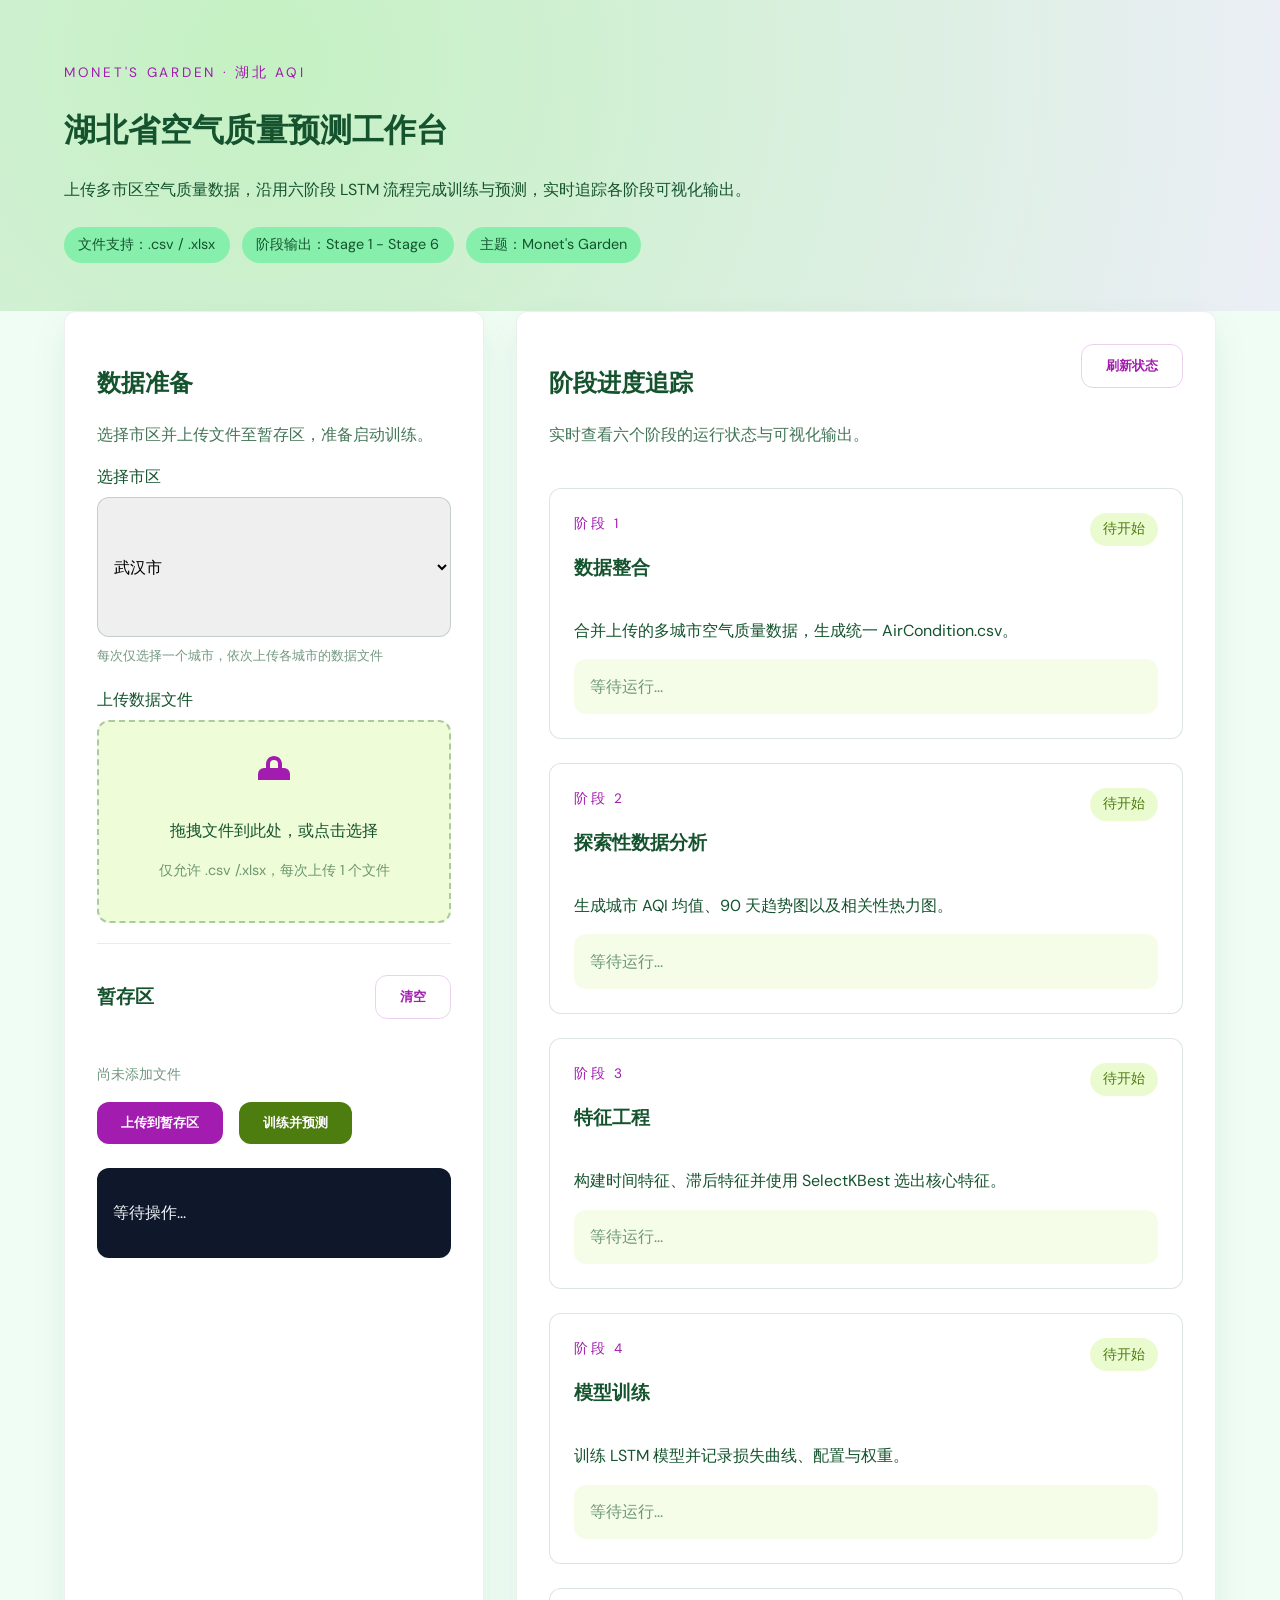
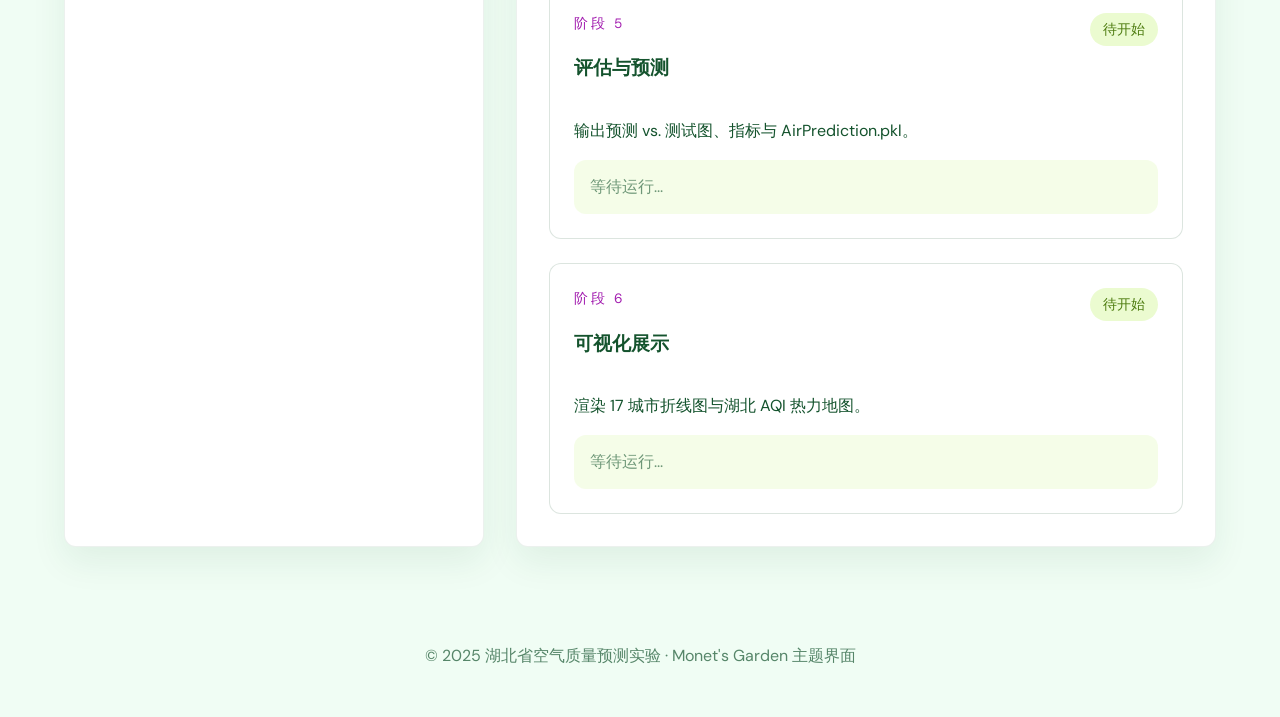
==== webui/index.html @ 481b7f25 "feat: add web UI + Flask API; ignore local model and geojson artifacts" ====
<!DOCTYPE html>
<html lang="zh-CN">

<head>
    <meta charset="UTF-8" />
    <meta name="viewport" content="width=device-width,initial-scale=1" />
    <title>湖北省空气质量预测工作台</title>
    <link rel="preconnect" href="https://fonts.googleapis.com" />
    <link rel="preconnect" href="https://fonts.gstatic.com" crossorigin />
    <link
        href="https://fonts.googleapis.com/css2?family=DM+Sans:wght@400;500;600&family=Merriweather:wght@400;600&display=swap"
        rel="stylesheet" />
    <link rel="stylesheet" href="styles.css" />
</head>

<body>
    <header class="hero">
        <div class="hero__content">
            <p class="eyebrow">Monet's Garden · 湖北 AQI</p>
            <h1>湖北省空气质量预测工作台</h1>
            <p>
                上传多市区空气质量数据，沿用六阶段 LSTM 流程完成训练与预测，实时追踪各阶段可视化输出。
            </p>
            <div class="hero__chips">
                <span>文件支持：.csv / .xlsx</span>
                <span>阶段输出：Stage 1 - Stage 6</span>
                <span>主题：Monet's Garden</span>
            </div>
        </div>
    </header>

    <main class="layout">
        <section class="panel upload-panel">
            <h2>数据准备</h2>
            <p class="panel__subtitle">选择市区并上传文件至暂存区，准备启动训练。</p>

            <label class="field">
                <span>选择市区</span>
                <select id="citySelect">
                    <!-- 选项仍然由 app.js 中 initCitySelect 动态填充 -->
                </select>
                <small>每次仅选择一个城市，依次上传各城市的数据文件</small>
            </label>

            <div class="field">
                <span>上传数据文件</span>
                <div id="dropZone" class="dropzone" role="button" tabindex="0">
                    <svg viewBox="0 0 24 24" aria-hidden="true">
                        <path
                            d="M12 5c-2.21 0-4 1.79-4 4v2H7a3 3 0 0 0-3 3v3h16v-3a3 3 0 0 0-3-3h-1V9c0-2.21-1.79-4-4-4Zm0 2a2 2 0 0 1 2 2v2H10V9a2 2 0 0 1 2-2Zm-7 8v1h14v-1a1 1 0 0 0-1-1h-2v1h-8v-1H6a1 1 0 0 0-1 1Z" />
                    </svg>
                    <p>拖拽文件到此处，或点击选择</p>
                    <p class="muted">仅允许 .csv /.xlsx，每次上传 1 个文件</p>
                    <input id="fileInput" type="file" accept=".csv,.xlsx" multiple hidden />
                </div>
            </div>

            <div class="staging" id="stagingArea">
                <div class="staging__header">
                    <h3>暂存区</h3>
                    <button id="clearStaging" class="button ghost">清空</button>
                </div>
                <ul id="stagingList" class="staging__list"></ul>
                <p class="muted" id="stagingHint">尚未添加文件</p>
            </div>

            <div class="action-group">
                <button id="uploadBtn" class="button secondary">上传到暂存区</button>
                <button id="trainBtn" class="button primary">训练并预测</button>
            </div>

            <div class="console" id="console" aria-live="polite">
                <p>等待操作...</p>
            </div>
        </section>

        <section class="panel stage-panel">
            <div class="stage-panel__header">
                <div>
                    <h2>阶段进度追踪</h2>
                    <p class="panel__subtitle">实时查看六个阶段的运行状态与可视化输出。</p>
                </div>
                <button id="refreshStages" class="button ghost">刷新状态</button>
            </div>

            <div class="stage-timeline" id="stageTimeline">
                <!-- Stage cards 1-6 (同样结构) -->
                <!-- 以 stage1 为例，其他阶段仅替换编号与描述 -->
                <article class="stage-card" data-stage="stage1">
                    <div class="stage-card__header">
                        <div>
                            <p class="stage-label">阶段 1</p>
                            <h3>数据整合</h3>
                        </div>
                        <span class="stage-status status-idle">待开始</span>
                    </div>
                    <p class="stage-description">
                        合并上传的多城市空气质量数据，生成统一 AirCondition.csv。
                    </p>
                    <div class="stage-output" id="stage1-output">
                        <p class="placeholder">等待运行...</p>
                    </div>
                </article>

                <article class="stage-card" data-stage="stage2">
                    <div class="stage-card__header">
                        <div>
                            <p class="stage-label">阶段 2</p>
                            <h3>探索性数据分析</h3>
                        </div>
                        <span class="stage-status status-idle">待开始</span>
                    </div>
                    <p class="stage-description">
                        生成城市 AQI 均值、90 天趋势图以及相关性热力图。
                    </p>
                    <div class="stage-output" id="stage2-output">
                        <p class="placeholder">等待运行...</p>
                    </div>
                </article>

                <article class="stage-card" data-stage="stage3">
                    <div class="stage-card__header">
                        <div>
                            <p class="stage-label">阶段 3</p>
                            <h3>特征工程</h3>
                        </div>
                        <span class="stage-status status-idle">待开始</span>
                    </div>
                    <p class="stage-description">
                        构建时间特征、滞后特征并使用 SelectKBest 选出核心特征。
                    </p>
                    <div class="stage-output" id="stage3-output">
                        <p class="placeholder">等待运行...</p>
                    </div>
                </article>

                <article class="stage-card" data-stage="stage4">
                    <div class="stage-card__header">
                        <div>
                            <p class="stage-label">阶段 4</p>
                            <h3>模型训练</h3>
                        </div>
                        <span class="stage-status status-idle">待开始</span>
                    </div>
                    <p class="stage-description">
                        训练 LSTM 模型并记录损失曲线、配置与权重。
                    </p>
                    <div class="stage-output" id="stage4-output">
                        <p class="placeholder">等待运行...</p>
                    </div>
                </article>

                <article class="stage-card" data-stage="stage5">
                    <div class="stage-card__header">
                        <div>
                            <p class="stage-label">阶段 5</p>
                            <h3>评估与预测</h3>
                        </div>
                        <span class="stage-status status-idle">待开始</span>
                    </div>
                    <p class="stage-description">
                        输出预测 vs. 测试图、指标与 AirPrediction.pkl。
                    </p>
                    <div class="stage-output" id="stage5-output">
                        <p class="placeholder">等待运行...</p>
                    </div>
                </article>

                <article class="stage-card" data-stage="stage6">
                    <div class="stage-card__header">
                        <div>
                            <p class="stage-label">阶段 6</p>
                            <h3>可视化展示</h3>
                        </div>
                        <span class="stage-status status-idle">待开始</span>
                    </div>
                    <p class="stage-description">
                        渲染 17 城市折线图与湖北 AQI 热力地图。
                    </p>
                    <div class="stage-output" id="stage6-output">
                        <p class="placeholder">等待运行...</p>
                    </div>
                </article>
            </div>
        </section>
    </main>

    <footer class="footer">
        <p>© 2025 湖北省空气质量预测实验 · Monet's Garden 主题界面</p>
    </footer>

    <script src="app.js"></script>
</body>

</html>
---- webui/styles.css ----
:root {
    --color-primary: #4d7c0f;
    --color-secondary: #a21caf;
    --color-accent: #bef264;
    --color-background: #f0fdf4;
    --color-surface: #ffffff;
    --color-text: #14532d;
    --color-muted: #86efac;
    --color-success: #4d7c0f;
    --color-warning: #eab308;
    --color-error: #ef4444;
    --color-info: #a21caf;
    --font-heading: "Merriweather", serif;
    --font-body: "DM Sans", sans-serif;
    --radius: 0.75rem;
    --border-width: 1px;
    --shadow: 0 15px 35px rgba(20, 83, 45, 0.08);
}

*,
*::before,
*::after {
    box-sizing: border-box;
}

body {
    margin: 0;
    background: var(--color-background);
    color: var(--color-text);
    font-family: var(--font-body);
    line-height: 1.6;
}

h1,
h2,
h3,
h4 {
    font-family: var(--font-heading);
    color: var(--color-text);
}

.hero {
    background: radial-gradient(circle at 20% 20%, #c4f1c2, #d8b4fe33),
        var(--color-background);
    padding: 3rem clamp(1.5rem, 5vw, 5rem);
}

.hero__content {
    max-width: 760px;
}

.eyebrow {
    letter-spacing: 0.2em;
    text-transform: uppercase;
    font-size: 0.85rem;
    color: var(--color-secondary);
}

.hero__chips {
    display: flex;
    flex-wrap: wrap;
    gap: 0.75rem;
    margin-top: 1.5rem;
}

.hero__chips span {
    padding: 0.4rem 0.9rem;
    border-radius: 999px;
    background: var(--color-muted);
    color: var(--color-text);
    font-size: 0.9rem;
}

.layout {
    display: grid;
    grid-template-columns: minmax(300px, 420px) minmax(0, 1fr);
    gap: 2rem;
    padding: 0 clamp(1.5rem, 5vw, 5rem) 3rem;
}

.panel {
    background: var(--color-surface);
    border-radius: var(--radius);
    padding: 2rem;
    box-shadow: var(--shadow);
    border: var(--border-width) solid rgba(20, 83, 45, 0.08);
}

.panel__subtitle {
    margin-top: 0.5rem;
    color: rgba(20, 83, 45, 0.8);
}

.field {
    display: flex;
    flex-direction: column;
    gap: 0.5rem;
    margin-bottom: 1.25rem;
}

select {
    min-height: 140px;
    border-radius: var(--radius);
    border: var(--border-width) solid rgba(20, 83, 45, 0.2);
    padding: 0.75rem;
    font-size: 1rem;
}

small {
    color: rgba(20, 83, 45, 0.6);
}

.dropzone {
    border: 2px dashed rgba(20, 83, 45, 0.3);
    border-radius: var(--radius);
    padding: 1.5rem;
    text-align: center;
    cursor: pointer;
    background: rgba(190, 242, 100, 0.25);
    transition: border-color 0.2s, transform 0.2s;
}

.dropzone:hover,
.dropzone:focus {
    border-color: var(--color-primary);
    transform: translateY(-2px);
}

.dropzone svg {
    width: 48px;
    height: 48px;
    fill: var(--color-secondary);
}

.muted {
    color: rgba(20, 83, 45, 0.6);
    font-size: 0.9rem;
}

.staging {
    border-top: 1px solid rgba(20, 83, 45, 0.1);
    padding-top: 1.25rem;
    margin-top: 1.25rem;
}

.staging__header {
    display: flex;
    justify-content: space-between;
    align-items: center;
}

.staging__list {
    list-style: none;
    padding: 0;
    margin: 1rem 0;
    display: flex;
    flex-direction: column;
    gap: 0.75rem;
}

.staging__item {
    display: flex;
    justify-content: space-between;
    padding: 0.75rem 1rem;
    border-radius: var(--radius);
    background: rgba(190, 242, 100, 0.3);
    border: 1px solid rgba(20, 83, 45, 0.1);
}

.staging__item span {
    font-weight: 500;
}

.button {
    border: none;
    border-radius: var(--radius);
    padding: 0.75rem 1.5rem;
    font-weight: 600;
    cursor: pointer;
    transition: transform 0.15s ease;
}

.button:active {
    transform: translateY(1px);
}

.button.primary {
    background: var(--color-primary);
    color: #fff;
}

.button.secondary {
    background: var(--color-secondary);
    color: #fff;
}

.button.ghost {
    background: transparent;
    color: var(--color-secondary);
    border: 1px solid rgba(162, 28, 175, 0.2);
}

.action-group {
    display: flex;
    gap: 1rem;
    flex-wrap: wrap;
    margin-top: 1rem;
}

.console {
    background: #0f172a;
    color: #f1f5f9;
    margin-top: 1.5rem;
    border-radius: var(--radius);
    padding: 1rem;
    min-height: 90px;
    font-family: "DM Sans", monospace;
}

.stage-panel__header {
    display: flex;
    justify-content: space-between;
    align-items: start;
    gap: 1rem;
}

.stage-timeline {
    display: grid;
    gap: 1.5rem;
    margin-top: 1.5rem;
}

.stage-card {
    border: 1px solid rgba(20, 83, 45, 0.15);
    border-radius: var(--radius);
    padding: 1.5rem;
    background: rgba(255, 255, 255, 0.95);
}

.stage-card__header {
    display: flex;
    justify-content: space-between;
    align-items: start;
}

.stage-label {
    font-size: 0.85rem;
    text-transform: uppercase;
    letter-spacing: 0.2em;
    color: var(--color-secondary);
    margin: 0;
}

.stage-status {
    border-radius: 999px;
    padding: 0.35rem 0.8rem;
    font-size: 0.85rem;
}

.status-idle {
    background: rgba(190, 242, 100, 0.3);
    color: var(--color-primary);
}

.status-running {
    background: rgba(162, 28, 175, 0.15);
    color: var(--color-secondary);
}

.status-success {
    background: rgba(77, 124, 15, 0.15);
    color: var(--color-success);
}

.status-error {
    background: rgba(239, 68, 68, 0.15);
    color: var(--color-error);
}

.stage-output {
    margin-top: 1rem;
    background: rgba(190, 242, 100, 0.15);
    border-radius: var(--radius);
    padding: 0.9rem 1rem;
}

.placeholder {
    margin: 0;
    color: rgba(20, 83, 45, 0.6);
}

.footer {
    text-align: center;
    padding: 2rem;
    color: rgba(20, 83, 45, 0.7);
}

@media (max-width: 960px) {
    .layout {
        grid-template-columns: 1fr;
    }
}
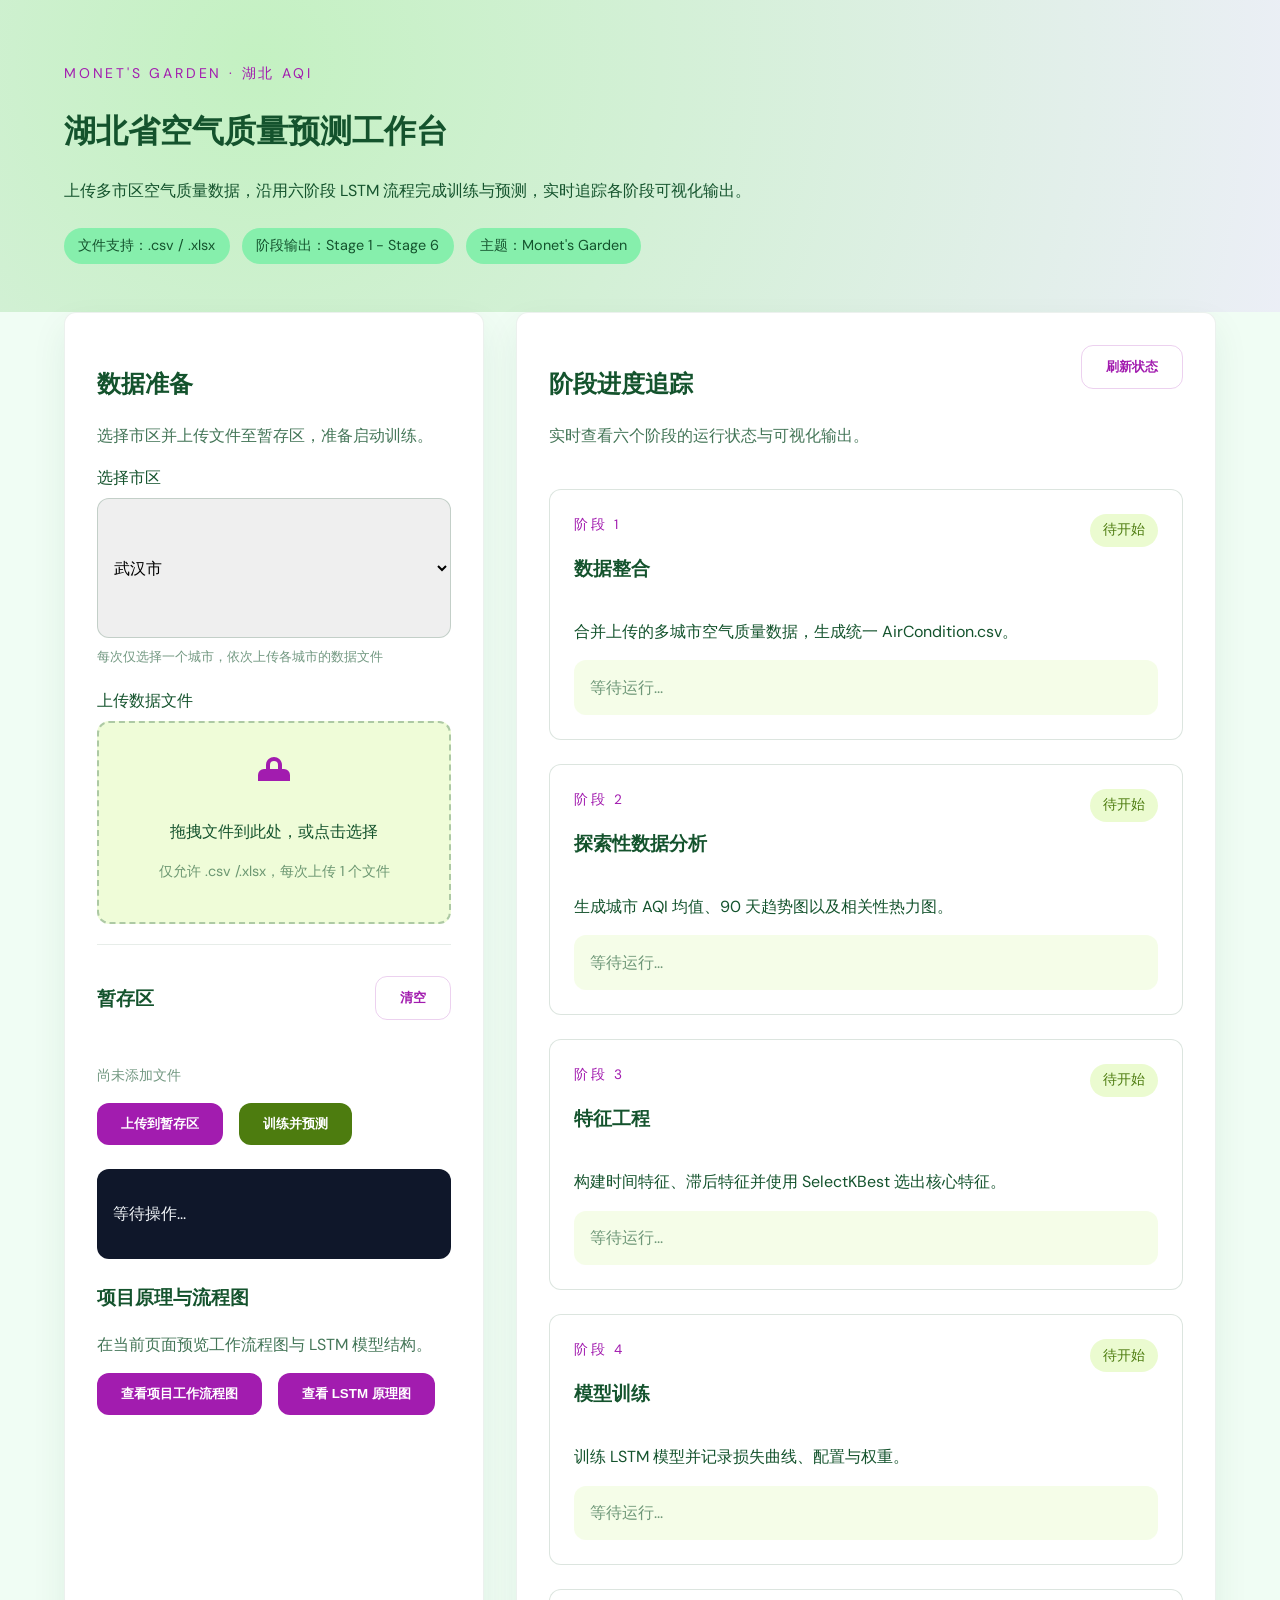
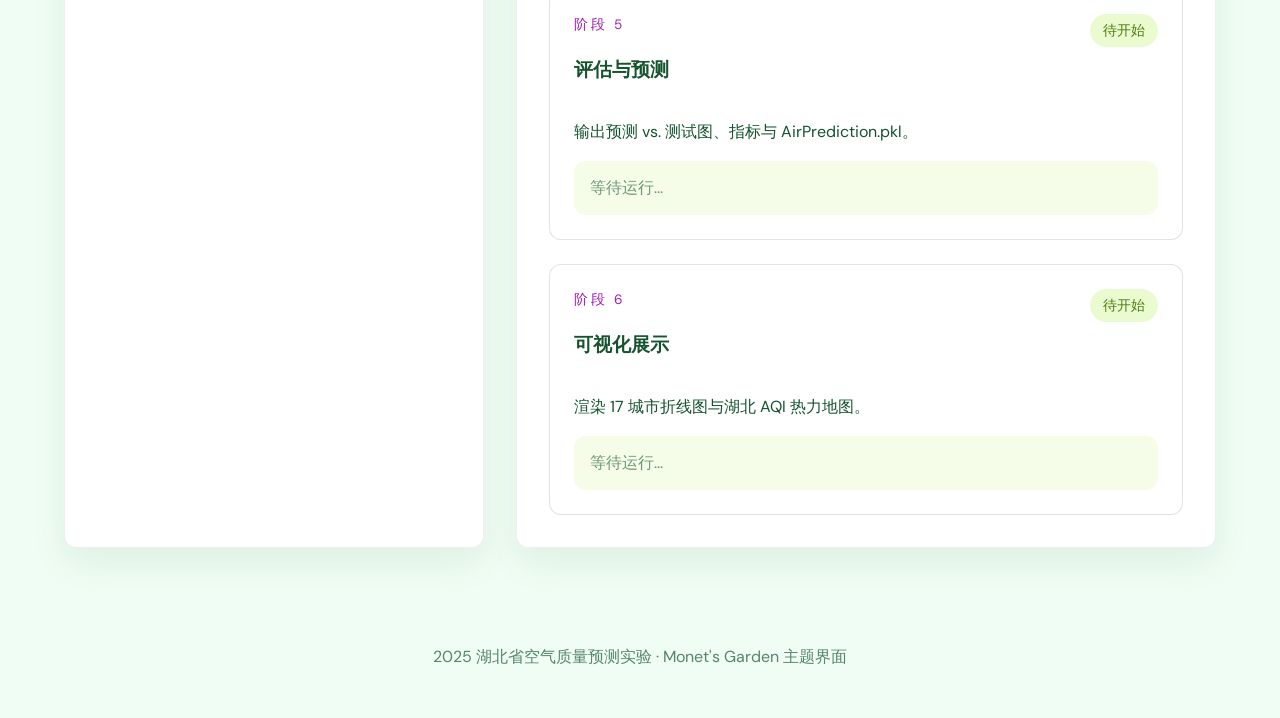
==== commit 32c20acb: "Improve workflow modal sizing and layout" ====
--- a/webui/index.html
+++ b/webui/index.html
@@ -72,6 +72,15 @@
             <div class="console" id="console" aria-live="polite">
                 <p>等待操作...</p>
             </div>
+
+            <div class="workflow-panel">
+                <h3>项目原理与流程图</h3>
+                <p class="panel__subtitle">在当前页面预览工作流程图与 LSTM 模型结构。</p>
+                <div class="action-group">
+                    <button id="btnWorkflow" class="button secondary">查看项目工作流程图</button>
+                    <button id="btnLSTM" class="button secondary">查看 LSTM 原理图</button>
+                </div>
+            </div>
         </section>
 
         <section class="panel stage-panel">
@@ -186,10 +195,19 @@
     </main>
 
     <footer class="footer">
-        <p>© 2025 湖北省空气质量预测实验 · Monet's Garden 主题界面</p>
+        <p> 2025 湖北省空气质量预测实验 · Monet's Garden 主题界面</p>
     </footer>
 
+    <div id="diagramOverlay" class="diagram-overlay">
+        <div class="diagram-overlay__backdrop" id="diagramOverlayBackdrop"></div>
+        <div class="diagram-overlay__content">
+            <button id="diagramClose" class="button ghost diagram-overlay__close">关闭</button>
+            <img id="diagramImage" alt="项目示意图" />
+        </div>
+    </div>
+
     <script src="app.js"></script>
+
 </body>
 
 </html>
--- a/webui/styles.css
+++ b/webui/styles.css
@@ -52,7 +52,7 @@
 .eyebrow {
     letter-spacing: 0.2em;
     text-transform: uppercase;
-    font-size: 0.85rem;
+    font-size: 0.875rem;
     color: var(--color-secondary);
 }
 
@@ -299,4 +299,52 @@
     .layout {
         grid-template-columns: 1fr;
     }
+}
+
+.workflow-panel {
+    margin-top: 1.5rem;
+}
+
+.diagram-overlay {
+    position: fixed;
+    inset: 0;
+    display: none;
+    z-index: 999;
+}
+
+.diagram-overlay.is-visible {
+    display: flex;
+    align-items: center;
+    justify-content: center;
+}
+
+.diagram-overlay__backdrop {
+    position: absolute;
+    inset: 0;
+    background: rgba(15, 23, 42, 0.45);
+}
+
+.diagram-overlay__content {
+    position: relative;
+    max-width: 80vw;
+    max-height: 80vh;
+    background: #0f172a;
+    border-radius: 1rem;
+    padding: 1rem 1.5rem 1.5rem;
+    box-shadow: 0 25px 50px rgba(15, 23, 42, 0.8);
+    display: flex;
+    flex-direction: column;
+    gap: 1rem;
+    overflow: auto;
+}
+
+.diagram-overlay__content img {
+    max-width: 100%;
+    max-height: 100%;
+    object-fit: contain;
+    border-radius: 0.75rem;
+}
+
+.diagram-overlay__close {
+    align-self: flex-end;
 }
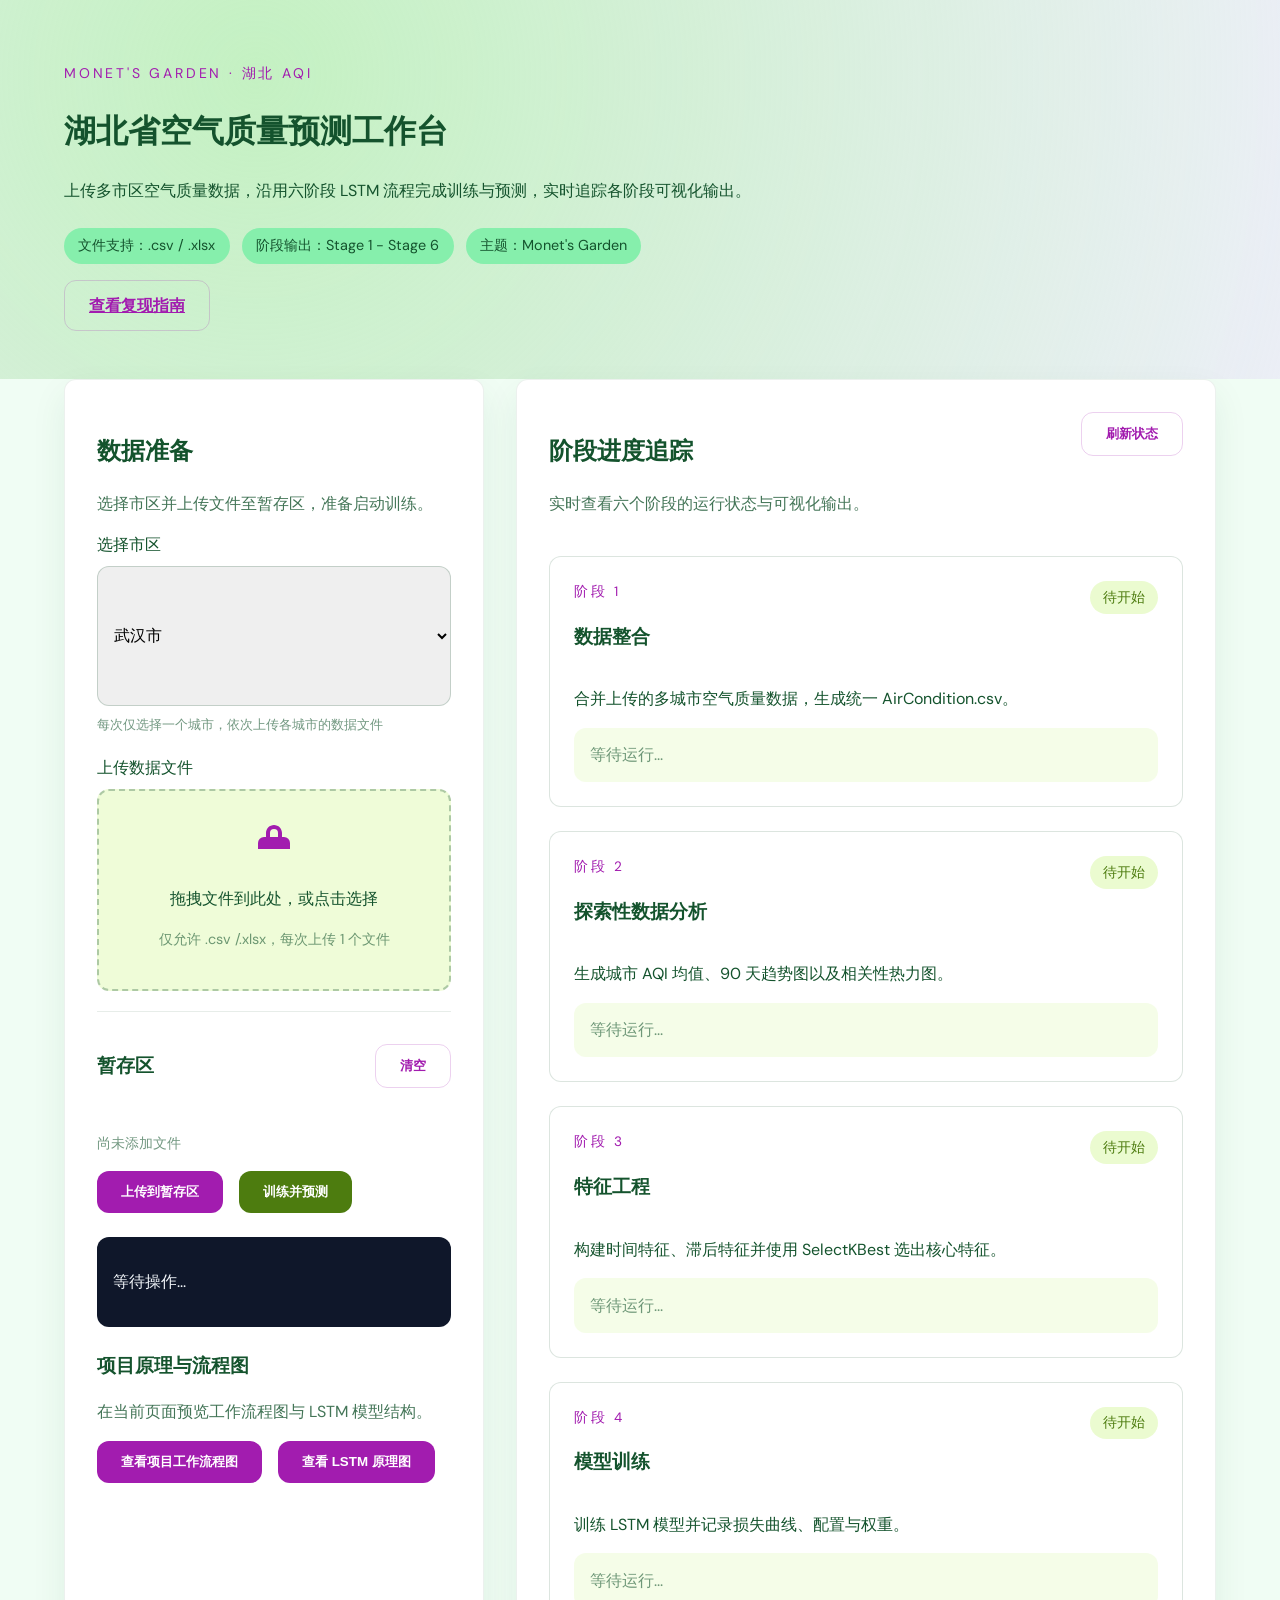
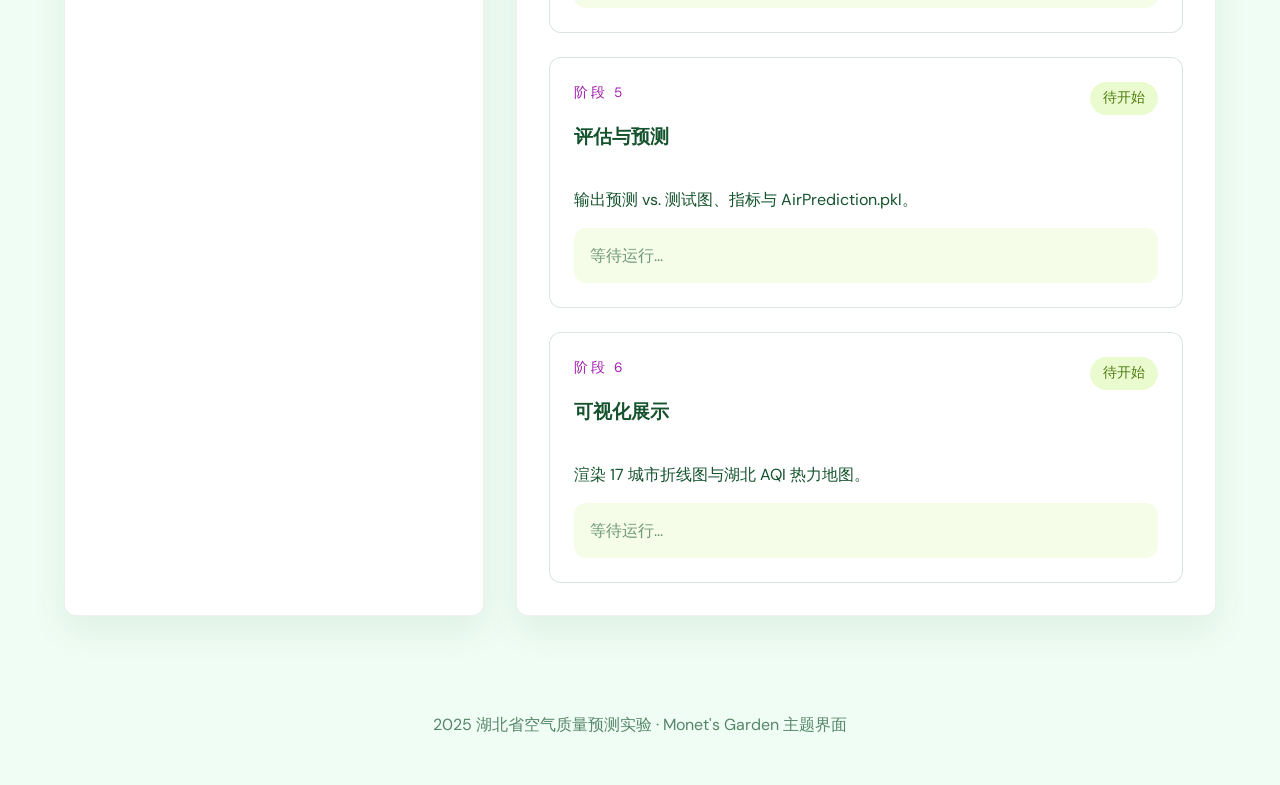
==== commit ac982f00: "Add web reproduce guide page and routes" ====
--- a/webui/index.html
+++ b/webui/index.html
@@ -26,6 +26,9 @@
                 <span>阶段输出：Stage 1 - Stage 6</span>
                 <span>主题：Monet's Garden</span>
             </div>
+            <div class="action-group" style="margin-top: 1rem;">
+                <a href="/reproduce" class="button ghost">查看复现指南</a>
+            </div>
         </div>
     </header>
 
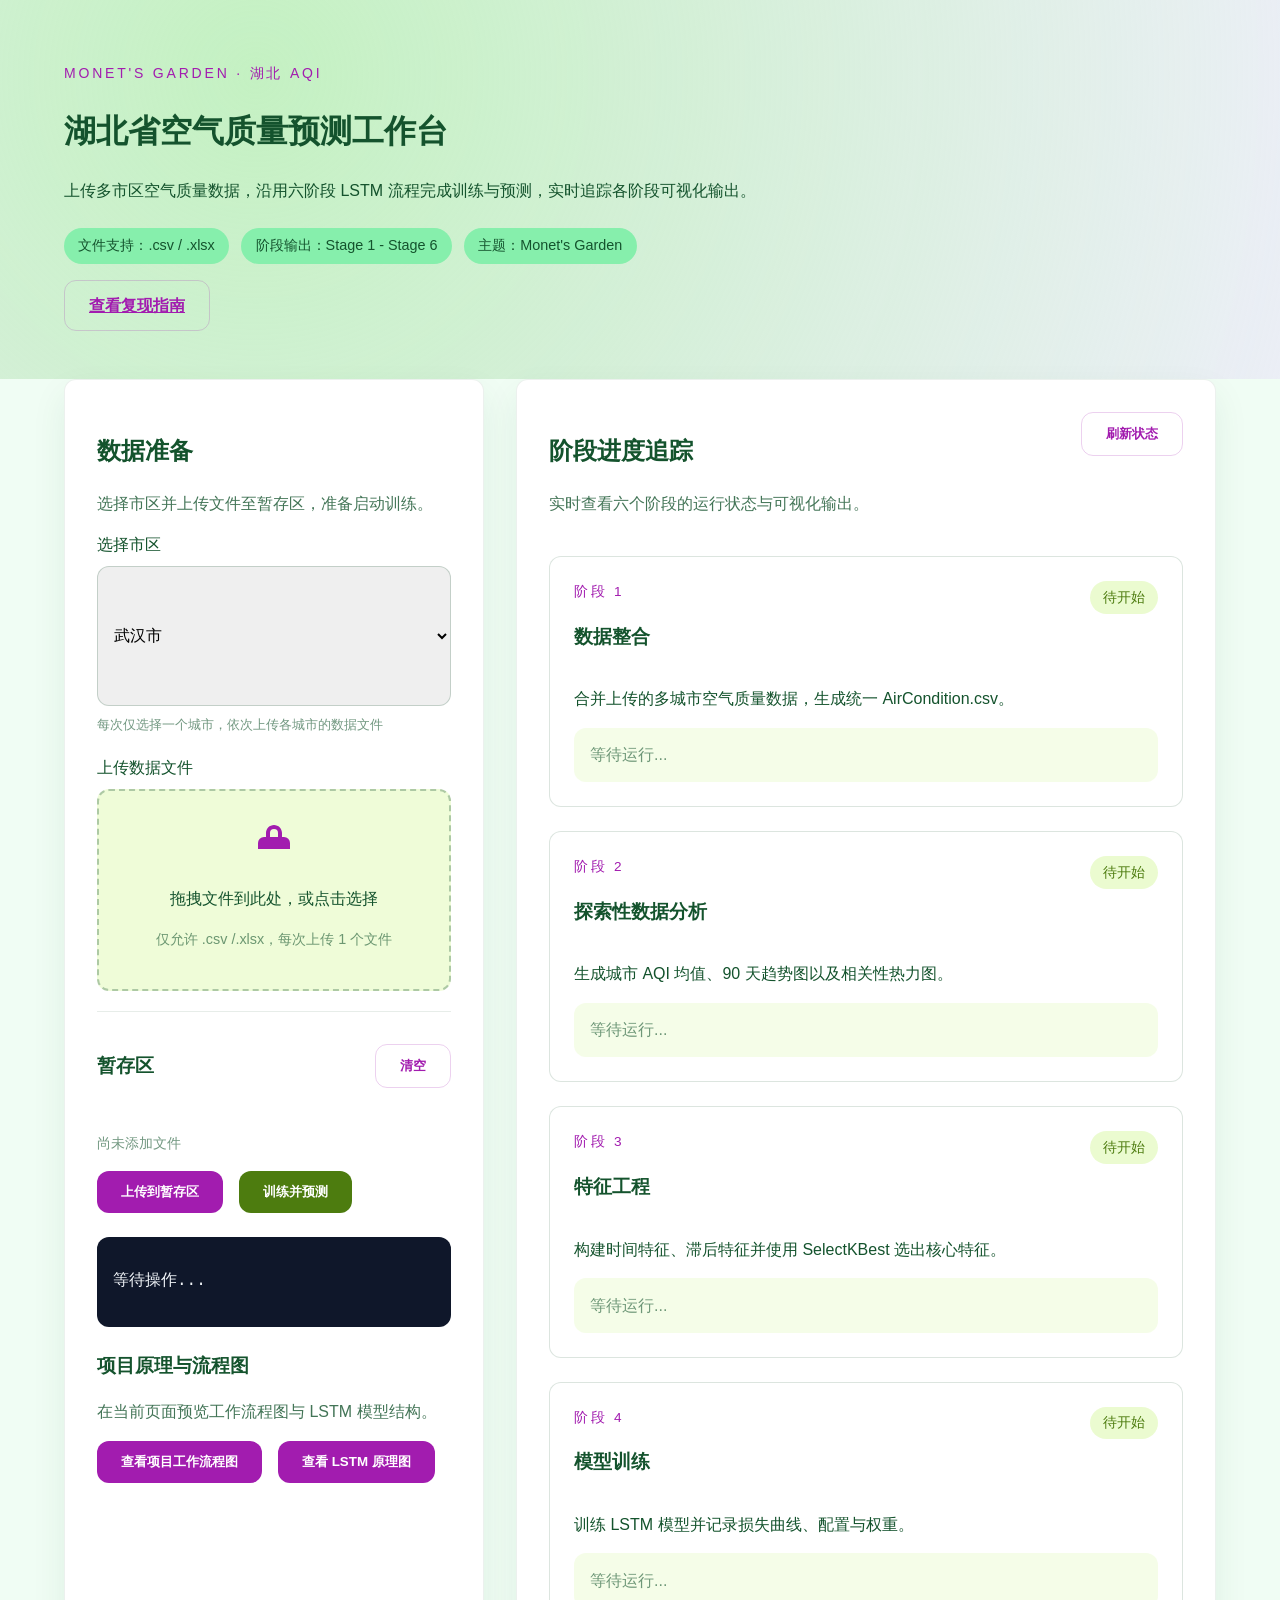
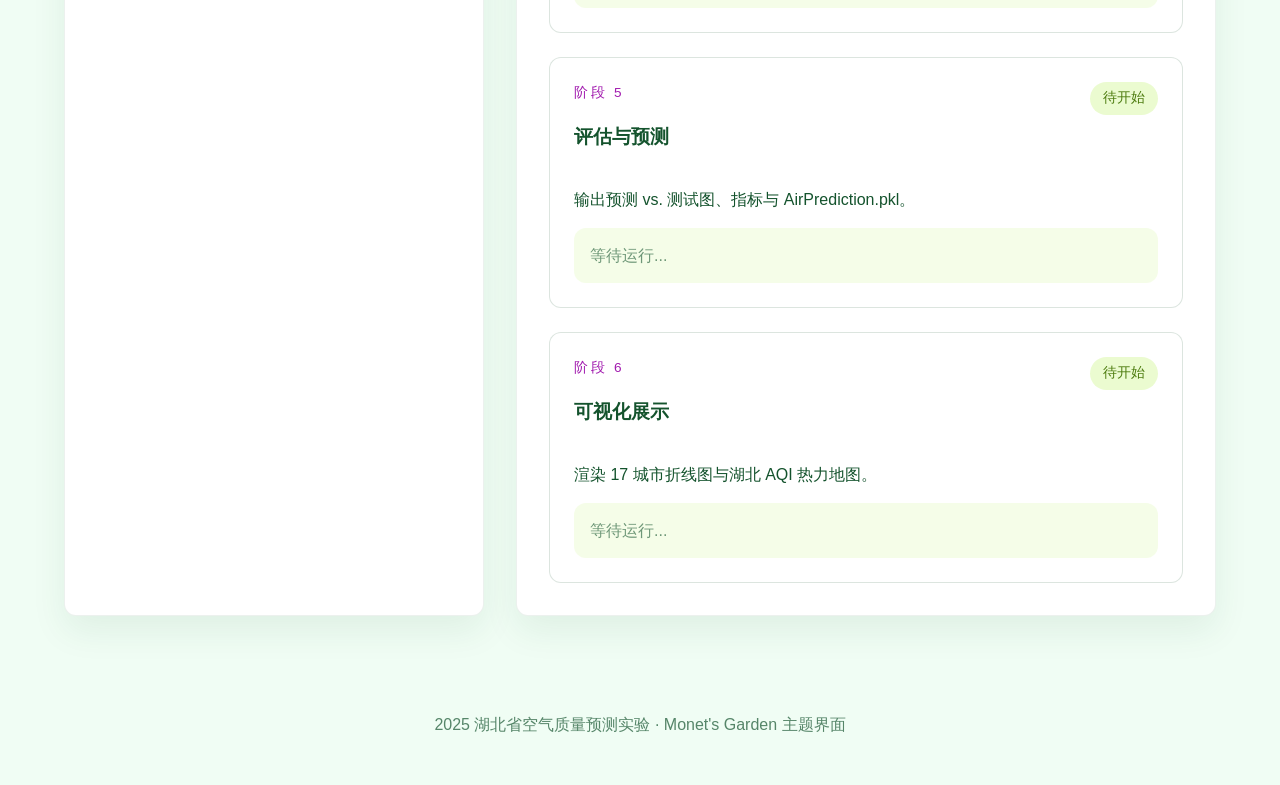
==== commit 9ed96130: "Fix Chinese display and document loading issues - Disable Google Fonts to resolve loading issues in " ====
--- a/webui/index.html
+++ b/webui/index.html
@@ -5,11 +5,12 @@
     <meta charset="UTF-8" />
     <meta name="viewport" content="width=device-width,initial-scale=1" />
     <title>湖北省空气质量预测工作台</title>
-    <link rel="preconnect" href="https://fonts.googleapis.com" />
-    <link rel="preconnect" href="https://fonts.gstatic.com" crossorigin />
-    <link
+    <!-- Google Fonts 在国内可能无法访问，已注释掉 -->
+    <!-- <link rel="preconnect" href="https://fonts.googleapis.com" /> -->
+    <!-- <link rel="preconnect" href="https://fonts.gstatic.com" crossorigin /> -->
+    <!-- <link
         href="https://fonts.googleapis.com/css2?family=DM+Sans:wght@400;500;600&family=Merriweather:wght@400;600&display=swap"
-        rel="stylesheet" />
+        rel="stylesheet" /> -->
     <link rel="stylesheet" href="styles.css" />
 </head>
 
@@ -209,7 +210,7 @@
         </div>
     </div>
 
-    <script src="app.js"></script>
+    <script src="app.js?v=20251215"></script>
 
 </body>
 
--- a/webui/styles.css
+++ b/webui/styles.css
@@ -10,8 +10,8 @@
     --color-warning: #eab308;
     --color-error: #ef4444;
     --color-info: #a21caf;
-    --font-heading: "Merriweather", serif;
-    --font-body: "DM Sans", sans-serif;
+    --font-heading: "Merriweather", "Noto Sans SC", "Microsoft YaHei", "PingFang SC", "Hiragino Sans GB", serif;
+    --font-body: "DM Sans", "Noto Sans SC", "Microsoft YaHei", "PingFang SC", "Hiragino Sans GB", sans-serif;
     --radius: 0.75rem;
     --border-width: 1px;
     --shadow: 0 15px 35px rgba(20, 83, 45, 0.08);
@@ -78,6 +78,13 @@
     padding: 0 clamp(1.5rem, 5vw, 5rem) 3rem;
 }
 
+/* 单列布局：用于复现指南等全文页面，使内容居中显示并占据更大宽度 */
+.layout--single {
+    max-width: 960px;
+    margin: 0 auto 3rem;
+    padding: 0 clamp(1.5rem, 5vw, 5rem);
+}
+
 .panel {
     background: var(--color-surface);
     border-radius: var(--radius);
@@ -214,7 +221,7 @@
     border-radius: var(--radius);
     padding: 1rem;
     min-height: 90px;
-    font-family: "DM Sans", monospace;
+    font-family: "Noto Sans SC", "Microsoft YaHei", "PingFang SC", "Hiragino Sans GB", monospace;
 }
 
 .stage-panel__header {
